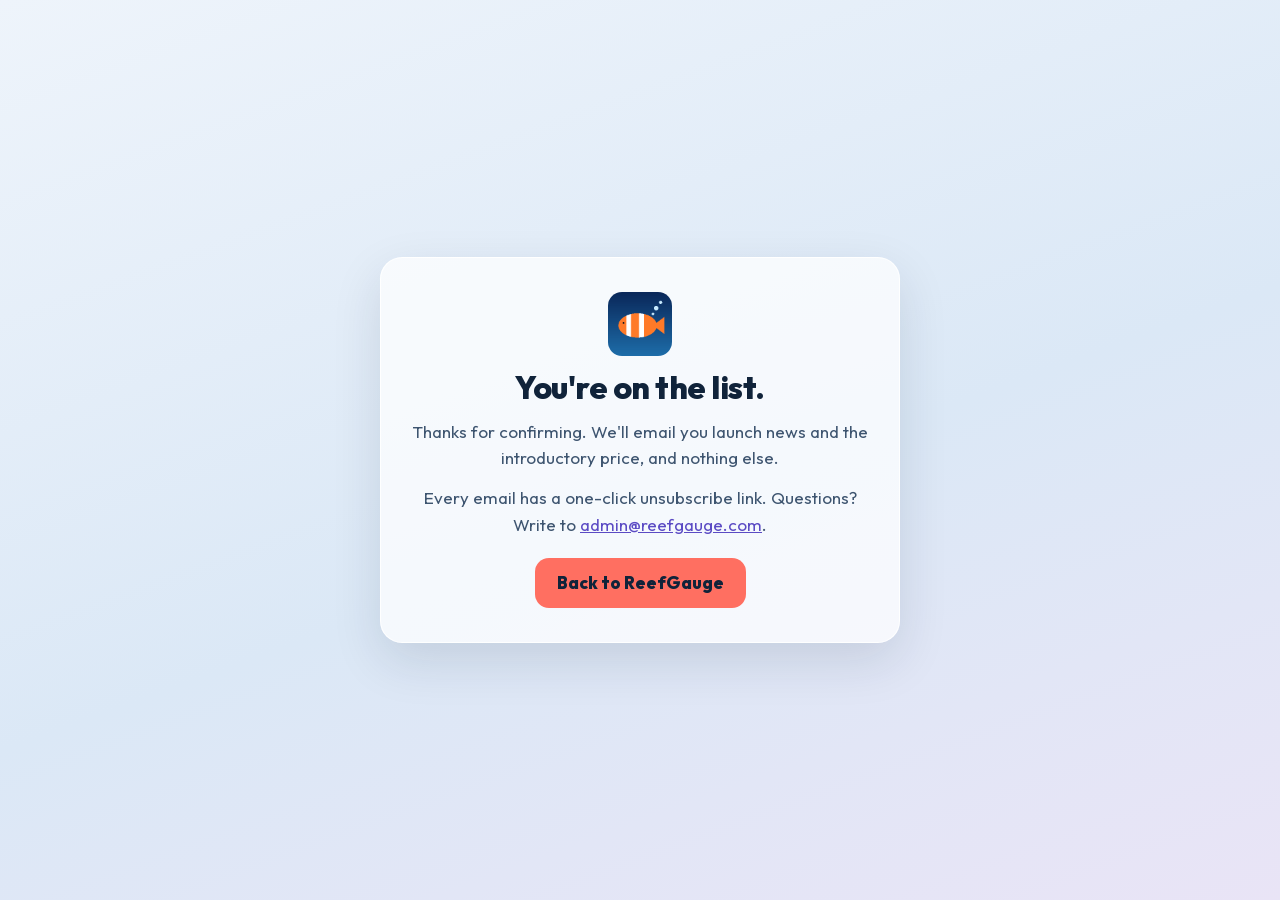
==== confirmed.html @ d62191c3 "Add the page people land on after confirming their email Co-Authored-By: Claude Opus 5.5 <noreply@an" ====
<!doctype html>
<html lang="en">
<head>
<meta charset="utf-8">
<meta name="viewport" content="width=device-width, initial-scale=1, viewport-fit=cover">
<title>You're on the list — ReefGauge</title>
<meta name="robots" content="noindex">
<link rel="icon" href="assets/icon.png" type="image/png">
<link rel="apple-touch-icon" href="assets/icon.png">
<style>
  @font-face { font-family: 'Outfit'; font-style: normal; font-weight: 300 800; font-display: swap; src: url('assets/fonts/Outfit-latin-ext.woff2') format('woff2'); unicode-range: U+0100-02BA, U+02BD-02C5, U+02C7-02CC, U+02CE-02D7, U+02DD-02FF, U+0304, U+0308, U+0329, U+1D00-1DBF, U+1E00-1E9F, U+1EF2-1EFF, U+2020, U+20A0-20AB, U+20AD-20C4, U+2113, U+2C60-2C7F, U+A720-A7FF; }
  @font-face { font-family: 'Outfit'; font-style: normal; font-weight: 300 800; font-display: swap; src: url('assets/fonts/Outfit-latin.woff2') format('woff2'); unicode-range: U+0000-00FF, U+0131, U+0152-0153, U+02BB-02BC, U+02C6, U+02DA, U+02DC, U+0304, U+0308, U+0329, U+2000-206F, U+20AC, U+2122, U+2191, U+2193, U+2212, U+2215, U+FEFF, U+FFFD; }
  :root { --ink: #10233a; --ink-2: #3e5570; --accent: #5b4bc4; --coral: #ff6f61; --bg-a: #eef4fb; --bg-b: #dbe8f6; --bg-c: #e9e4f6; }
  * { box-sizing: border-box; }
  body {
    margin: 0; min-height: 100vh; display: grid; place-items: center; color: var(--ink);
    font-family: 'Outfit', -apple-system, 'Segoe UI', Roboto, sans-serif; font-size: 17px; line-height: 1.55;
    background: linear-gradient(160deg, var(--bg-a) 0%, var(--bg-b) 55%, var(--bg-c) 100%) fixed;
  }
  a { color: var(--accent); }
  .card { max-width: 520px; margin: 22px; padding: 34px 30px; text-align: center; background: rgba(255,255,255,.72); border: 1px solid rgba(255,255,255,.9); border-radius: 22px; box-shadow: 0 18px 50px rgba(16,35,58,.12); display: grid; gap: 14px; justify-items: center; }
  .card img { width: 64px; height: 64px; border-radius: 14px; }
  h1 { margin: 0; font-size: 32px; font-weight: 800; letter-spacing: -.015em; line-height: 1.1; }
  p { margin: 0; color: var(--ink-2); }
  .btn { display: inline-block; margin-top: 6px; font-weight: 800; padding: 12px 22px; border-radius: 14px; background: var(--coral); color: var(--ink); text-decoration: none; }
</style>
</head>
<body>
<main class="card">
  <img src="assets/icon.png" alt="" width="64" height="64">
  <h1>You're on the list.</h1>
  <p>Thanks for confirming. We'll email you launch news and the introductory price, and nothing else.</p>
  <p>Every email has a one-click unsubscribe link. Questions? Write to <a href="mailto:admin@reefgauge.com">admin@reefgauge.com</a>.</p>
  <a class="btn" href="./">Back to ReefGauge</a>
</main>
</body>
</html>
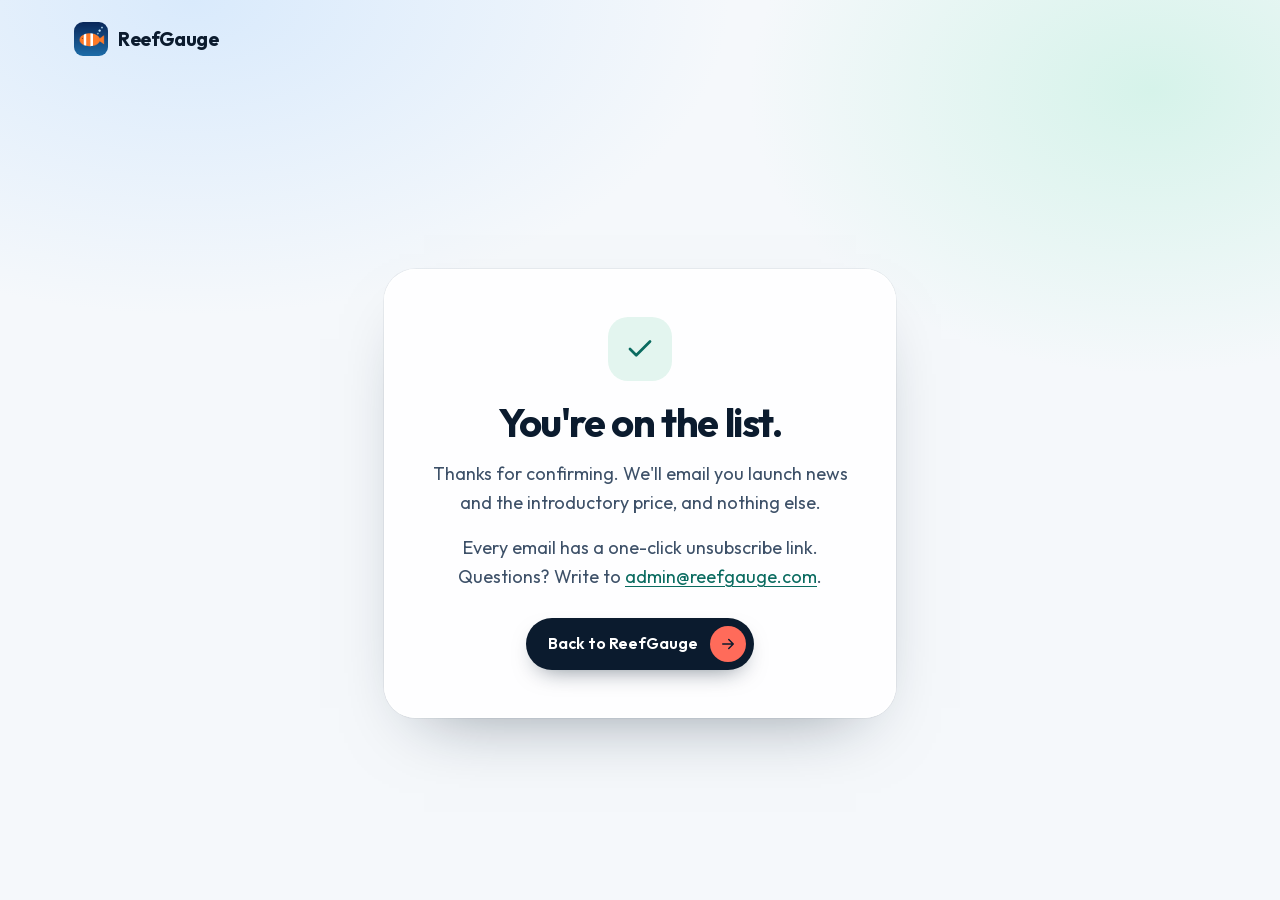
==== commit 6822742b: "Redesign the site: new layout, screenshots and shared stylesheet Mirrors site/ from reef-terminal at" ====
--- a/confirmed.html
+++ b/confirmed.html
@@ -2,36 +2,26 @@
 <html lang="en">
 <head>
 <meta charset="utf-8">
-<meta name="viewport" content="width=device-width, initial-scale=1, viewport-fit=cover">
+<meta name="viewport" content="width=device-width, initial-scale=1">
 <title>You're on the list — ReefGauge</title>
 <meta name="robots" content="noindex">
 <link rel="icon" href="assets/icon.png" type="image/png">
 <link rel="apple-touch-icon" href="assets/icon.png">
-<style>
-  @font-face { font-family: 'Outfit'; font-style: normal; font-weight: 300 800; font-display: swap; src: url('assets/fonts/Outfit-latin-ext.woff2') format('woff2'); unicode-range: U+0100-02BA, U+02BD-02C5, U+02C7-02CC, U+02CE-02D7, U+02DD-02FF, U+0304, U+0308, U+0329, U+1D00-1DBF, U+1E00-1E9F, U+1EF2-1EFF, U+2020, U+20A0-20AB, U+20AD-20C4, U+2113, U+2C60-2C7F, U+A720-A7FF; }
-  @font-face { font-family: 'Outfit'; font-style: normal; font-weight: 300 800; font-display: swap; src: url('assets/fonts/Outfit-latin.woff2') format('woff2'); unicode-range: U+0000-00FF, U+0131, U+0152-0153, U+02BB-02BC, U+02C6, U+02DA, U+02DC, U+0304, U+0308, U+0329, U+2000-206F, U+20AC, U+2122, U+2191, U+2193, U+2212, U+2215, U+FEFF, U+FFFD; }
-  :root { --ink: #10233a; --ink-2: #3e5570; --accent: #5b4bc4; --coral: #ff6f61; --bg-a: #eef4fb; --bg-b: #dbe8f6; --bg-c: #e9e4f6; }
-  * { box-sizing: border-box; }
-  body {
-    margin: 0; min-height: 100vh; display: grid; place-items: center; color: var(--ink);
-    font-family: 'Outfit', -apple-system, 'Segoe UI', Roboto, sans-serif; font-size: 17px; line-height: 1.55;
-    background: linear-gradient(160deg, var(--bg-a) 0%, var(--bg-b) 55%, var(--bg-c) 100%) fixed;
-  }
-  a { color: var(--accent); }
-  .card { max-width: 520px; margin: 22px; padding: 34px 30px; text-align: center; background: rgba(255,255,255,.72); border: 1px solid rgba(255,255,255,.9); border-radius: 22px; box-shadow: 0 18px 50px rgba(16,35,58,.12); display: grid; gap: 14px; justify-items: center; }
-  .card img { width: 64px; height: 64px; border-radius: 14px; }
-  h1 { margin: 0; font-size: 32px; font-weight: 800; letter-spacing: -.015em; line-height: 1.1; }
-  p { margin: 0; color: var(--ink-2); }
-  .btn { display: inline-block; margin-top: 6px; font-weight: 800; padding: 12px 22px; border-radius: 14px; background: var(--coral); color: var(--ink); text-decoration: none; }
-</style>
+<link rel="preload" href="assets/fonts/Outfit-latin.woff2" as="font" type="font/woff2" crossorigin>
+<link rel="stylesheet" href="assets/site.css">
 </head>
-<body>
-<main class="card">
-  <img src="assets/icon.png" alt="" width="64" height="64">
-  <h1>You're on the list.</h1>
-  <p>Thanks for confirming. We'll email you launch news and the introductory price, and nothing else.</p>
-  <p>Every email has a one-click unsubscribe link. Questions? Write to <a href="mailto:admin@reefgauge.com">admin@reefgauge.com</a>.</p>
-  <a class="btn" href="./">Back to ReefGauge</a>
+<body class="page">
+<header class="page-top">
+  <div class="wrap"><a class="brand" href="./"><img src="assets/icon.png" alt="" width="34" height="34">ReefGauge</a></div>
+</header>
+<main class="note">
+  <div class="panel">
+    <span class="badge-ic" aria-hidden="true"><svg width="30" height="30" viewBox="0 0 24 24" fill="none" stroke="currentColor" stroke-width="2.2" stroke-linecap="round" stroke-linejoin="round"><path d="M20 6 9 17l-5-5"/></svg></span>
+    <h1>You're on the list.</h1>
+    <p>Thanks for confirming. We'll email you launch news and the introductory price, and nothing else.</p>
+    <p>Every email has a one-click unsubscribe link. Questions? Write to <a href="mailto:admin@reefgauge.com">admin@reefgauge.com</a>.</p>
+    <a class="btn" href="./">Back to ReefGauge <span class="arrow"><svg width="18" height="18" viewBox="0 0 24 24" aria-hidden="true"><path d="M5 12h14M13 6l6 6-6 6" fill="none" stroke="currentColor" stroke-width="2" stroke-linecap="round" stroke-linejoin="round"/></svg></span></a>
+  </div>
 </main>
 </body>
 </html>
--- a/assets/site.css
+++ b/assets/site.css
@@ -0,0 +1,460 @@
+/* ReefGauge site styles, shared by every page.
+   Outfit is self-hosted (SIL Open Font License, assets/fonts/OFL-Outfit.txt): no request to Google. */
+@font-face { font-family: 'Outfit'; font-style: normal; font-weight: 300 800; font-display: swap; src: url('fonts/Outfit-latin-ext.woff2') format('woff2'); unicode-range: U+0100-02BA, U+02BD-02C5, U+02C7-02CC, U+02CE-02D7, U+02DD-02FF, U+0304, U+0308, U+0329, U+1D00-1DBF, U+1E00-1E9F, U+1EF2-1EFF, U+2020, U+20A0-20AB, U+20AD-20C4, U+2113, U+2C60-2C7F, U+A720-A7FF; }
+@font-face { font-family: 'Outfit'; font-style: normal; font-weight: 300 800; font-display: swap; src: url('fonts/Outfit-latin.woff2') format('woff2'); unicode-range: U+0000-00FF, U+0131, U+0152-0153, U+02BB-02BC, U+02C6, U+02DA, U+02DC, U+0304, U+0308, U+0329, U+2000-206F, U+20AC, U+2122, U+2191, U+2193, U+2212, U+2215, U+FEFF, U+FFFD; }
+
+:root {
+  --ink: #0b1b2e;
+  --ink-2: #3d5068;
+  --ink-3: #52667e;
+  --soft: #6a7f98;           /* the second, quieter half of a headline */
+  --line: rgba(11, 27, 46, .08);
+  --bg: #f5f8fb;
+  --card: #ffffff;
+  --teal: #0e9384;
+  --teal-ink: #0a6b60;
+  --coral: #ff6b5a;
+  --coral-ink: #b53a2b;
+  --navy: #0b1b2e;
+  --navy-2: #13283f;
+  --tint-sky: #e6f1fc;
+  --tint-mint: #e3f5ef;
+  --tint-sand: #fdf1e3;
+  --tint-lilac: #eeeafb;
+  --r-lg: 32px;
+  --r: 24px;
+  --r-sm: 16px;
+  --shadow-sm: 0 1px 2px rgba(11, 27, 46, .05), 0 4px 14px -6px rgba(11, 27, 46, .12);
+  --shadow: 0 1px 2px rgba(11, 27, 46, .04), 0 24px 60px -24px rgba(11, 27, 46, .28);
+  --ease: cubic-bezier(.2, .7, .2, 1);
+  --wrap: 1180px;
+}
+
+*, *::before, *::after { box-sizing: border-box; }
+html { scroll-behavior: smooth; scroll-padding-top: 96px; -webkit-text-size-adjust: 100%; }
+body {
+  margin: 0; color: var(--ink); background: var(--bg);
+  font-family: 'Outfit', -apple-system, 'Segoe UI', Roboto, sans-serif;
+  font-size: 18px; line-height: 1.6; font-weight: 400;
+  -webkit-font-smoothing: antialiased; -moz-osx-font-smoothing: grayscale; text-rendering: optimizeLegibility;
+  overflow-x: hidden;
+}
+img { max-width: 100%; height: auto; display: block; }
+a { color: var(--teal-ink); text-decoration-thickness: 1px; text-underline-offset: 3px; }
+a:hover { color: var(--ink); }
+p { margin: 0; }
+p, li, small, .fact span { text-wrap: pretty; }
+sub { font-size: .7em; line-height: 0; vertical-align: -.25em; }
+h1, h2, h3 { margin: 0; text-wrap: balance; }
+:focus-visible { outline: 3px solid var(--teal); outline-offset: 3px; border-radius: 8px; }
+::selection { background: #c9efe8; }
+
+.sr-only { position: absolute; width: 1px; height: 1px; padding: 0; margin: -1px; overflow: hidden; clip: rect(0 0 0 0); white-space: nowrap; border: 0; }
+.skip { position: absolute; left: 16px; top: -60px; z-index: 100; background: var(--navy); color: #fff; padding: 10px 16px; border-radius: 12px; font-weight: 600; text-decoration: none; }
+.skip:focus { top: 16px; color: #fff; }
+
+.wrap { max-width: var(--wrap); margin: 0 auto; padding: 0 24px; }
+
+/* ---------- type ---------- */
+.display { font-size: clamp(46px, 6.6vw, 92px); font-weight: 700; letter-spacing: -.048em; line-height: .96; }
+.h2 { font-size: clamp(36px, 5vw, 64px); font-weight: 700; letter-spacing: -.04em; line-height: 1.02; }
+.h3 { font-size: clamp(22px, 2vw, 26px); font-weight: 600; letter-spacing: -.02em; line-height: 1.2; }
+.soft { color: var(--soft); }
+.grad {
+  background: linear-gradient(100deg, #0e9384 0%, #1a8fd0 55%, #5b6ee8 100%);
+  -webkit-background-clip: text; background-clip: text; color: transparent;
+  padding-bottom: .06em; /* keeps descenders inside the clip */
+}
+.lede { font-size: clamp(18px, 1.6vw, 21px); line-height: 1.6; color: var(--ink-2); max-width: 56ch; }
+.muted { color: var(--ink-2); }
+.eyebrow {
+  display: inline-flex; align-items: center; gap: 10px;
+  font-size: 13px; font-weight: 600; letter-spacing: .2em; text-transform: uppercase; color: var(--teal-ink);
+}
+.eyebrow .n { font-variant-numeric: tabular-nums; color: var(--ink-3); }
+
+/* ---------- buttons and form ---------- */
+.btn {
+  display: inline-flex; align-items: center; gap: 12px; justify-content: center;
+  font: inherit; font-size: 16px; font-weight: 600; letter-spacing: -.005em;
+  padding: 8px 8px 8px 22px; min-height: 52px; border-radius: 999px; border: 0; cursor: pointer;
+  background: var(--navy); color: #fff; text-decoration: none; white-space: nowrap;
+  box-shadow: 0 10px 24px -12px rgba(11, 27, 46, .6);
+  transition: transform .25s var(--ease), box-shadow .25s var(--ease), background .25s var(--ease);
+}
+.btn:hover { color: #fff; background: #10263f; transform: translateY(-1px); box-shadow: 0 16px 30px -14px rgba(11, 27, 46, .65); }
+.btn .arrow {
+  width: 36px; height: 36px; border-radius: 50%; display: grid; place-items: center;
+  background: var(--coral); color: var(--navy); transition: transform .25s var(--ease);
+}
+.btn:hover .arrow { transform: translateX(2px); }
+.btn.small { min-height: 44px; font-size: 15px; padding: 6px 6px 6px 18px; }
+.btn.small .arrow { width: 32px; height: 32px; }
+.btn.ghost { background: rgba(255, 255, 255, .7); color: var(--ink); box-shadow: inset 0 0 0 1px var(--line); padding: 8px 22px; }
+.btn.ghost:hover { background: #fff; color: var(--ink); }
+
+.signup { display: grid; grid-template-columns: minmax(0, 1fr); gap: 12px; width: 100%; max-width: 560px; }
+.signup form {
+  display: flex; align-items: center; gap: 8px; padding: 6px;
+  background: #fff; border-radius: 999px;
+  box-shadow: 0 0 0 1px rgba(11, 27, 46, .1), 0 18px 40px -22px rgba(11, 27, 46, .45);
+  transition: box-shadow .2s var(--ease);
+}
+.signup form:focus-within { box-shadow: 0 0 0 2px var(--teal), 0 18px 40px -22px rgba(11, 27, 46, .45); }
+.signup input[type=email] {
+  flex: 1; min-width: 0; font: inherit; font-size: 17px; color: var(--ink);
+  padding: 12px 8px 12px 18px; border: 0; background: transparent; border-radius: 999px;
+}
+.signup input[type=email]::placeholder { color: var(--ink-3); }
+.signup input[type=email]:focus { outline: 2px solid transparent; }
+.signup small { font-size: 14px; color: var(--ink-2); line-height: 1.5; }
+.signup small a { color: inherit; }
+
+/* ---------- nav ---------- */
+.nav {
+  position: fixed; inset: 14px 0 auto; z-index: 50; pointer-events: none;
+}
+.nav .bar {
+  pointer-events: auto; max-width: calc(var(--wrap) - 8px); margin: 0 auto; width: calc(100% - 28px);
+  display: flex; align-items: center; justify-content: space-between; gap: 16px;
+  padding: 8px 8px 8px 16px; border-radius: 999px;
+  background: rgba(255, 255, 255, .72);
+  -webkit-backdrop-filter: saturate(1.6) blur(18px); backdrop-filter: saturate(1.6) blur(18px);
+  box-shadow: 0 0 0 1px rgba(255, 255, 255, .9) inset, 0 0 0 1px rgba(11, 27, 46, .05), 0 10px 30px -18px rgba(11, 27, 46, .35);
+  transition: box-shadow .3s var(--ease), background .3s var(--ease);
+}
+.nav.scrolled .bar { background: rgba(255, 255, 255, .86); box-shadow: 0 0 0 1px rgba(11, 27, 46, .06), 0 16px 40px -18px rgba(11, 27, 46, .4); }
+.brand { display: inline-flex; align-items: center; gap: 10px; color: var(--ink); text-decoration: none; font-weight: 700; font-size: 19px; letter-spacing: -.02em; }
+.brand img { width: 34px; height: 34px; border-radius: 9px; }
+.brand:hover { color: var(--ink); }
+.nav-links { display: flex; gap: 4px; }
+.nav-links a { color: var(--ink-2); text-decoration: none; font-size: 15px; font-weight: 500; padding: 8px 14px; border-radius: 999px; transition: background .2s, color .2s; }
+.nav-links a:hover { color: var(--ink); background: rgba(11, 27, 46, .05); }
+.nav-end { display: flex; align-items: center; gap: 8px; }
+.menu { display: none; position: relative; }
+.menu summary {
+  list-style: none; cursor: pointer; width: 44px; height: 44px; border-radius: 50%;
+  display: grid; place-items: center; color: var(--ink); background: rgba(11, 27, 46, .05);
+}
+.menu summary::-webkit-details-marker { display: none; }
+.menu[open] summary { background: var(--navy); color: #fff; }
+.menu nav {
+  position: absolute; right: 0; top: calc(100% + 12px); min-width: 210px; padding: 8px;
+  display: grid; gap: 2px; border-radius: 22px; background: rgba(255, 255, 255, .96);
+  box-shadow: 0 0 0 1px rgba(11, 27, 46, .06), 0 24px 50px -20px rgba(11, 27, 46, .45);
+}
+.menu nav a { color: var(--ink); text-decoration: none; font-weight: 500; padding: 12px 16px; border-radius: 14px; }
+.menu nav a:hover { background: var(--bg); }
+
+/* ---------- hero ---------- */
+.hero { position: relative; padding: 116px 0 40px; text-align: center; isolation: isolate; }
+.hero::before {
+  content: ''; position: absolute; inset: 0 0 -20%; z-index: -1;
+  background:
+    radial-gradient(60% 50% at 18% 6%, #d9eafc 0%, transparent 70%),
+    radial-gradient(45% 45% at 86% 14%, #d6f3ea 0%, transparent 70%),
+    radial-gradient(50% 40% at 50% 70%, #ece7fb 0%, transparent 70%);
+}
+.hero .status {
+  display: inline-flex; align-items: center; gap: 10px; margin-bottom: 20px;
+  padding: 6px 14px 6px 8px; border-radius: 999px; background: rgba(255, 255, 255, .7);
+  box-shadow: inset 0 0 0 1px rgba(11, 27, 46, .07); font-size: 14px; font-weight: 500; color: var(--ink-2);
+}
+.hero .status b { white-space: nowrap; background: var(--navy); color: #fff; font-weight: 600; font-size: 12px; letter-spacing: .06em; text-transform: uppercase; padding: 3px 10px; border-radius: 999px; }
+.hero .lede { margin: 18px auto 0; max-width: 60ch; }
+.hero .signup { margin: 26px auto 0; }
+.hero .signup small { text-align: center; }
+.assure { display: flex; flex-wrap: wrap; justify-content: center; gap: 10px 26px; margin-top: 16px; padding: 0; list-style: none; font-size: 15px; color: var(--ink-2); }
+.assure li { display: inline-flex; align-items: center; gap: 8px; }
+.assure svg { color: var(--teal); flex: none; }
+
+.stage { position: relative; margin: 40px auto 0; max-width: 980px; perspective: 2000px; }
+.stage::before {
+  content: ''; position: absolute; inset: 8% 6% -6%; z-index: -1; border-radius: 50%;
+  background: radial-gradient(closest-side, rgba(26, 143, 208, .32), rgba(14, 147, 132, .18) 55%, transparent);
+  filter: blur(30px);
+}
+.tilt { transform-origin: 50% 100%; will-change: transform; transition: transform .1s linear; }
+
+/* the display: a wall tablet in a dark bezel */
+.device {
+  position: relative; border-radius: 34px; padding: 16px;
+  background: linear-gradient(160deg, #24364b 0%, #0d1a29 45%, #091420 100%);
+  box-shadow:
+    inset 0 0 0 1px rgba(255, 255, 255, .1),
+    inset 0 1px 0 rgba(255, 255, 255, .18),
+    0 2px 4px rgba(11, 27, 46, .2),
+    0 50px 100px -40px rgba(11, 27, 46, .55),
+    0 30px 60px -30px rgba(14, 80, 120, .35);
+}
+.device::after { /* camera */
+  content: ''; position: absolute; top: 6px; left: 50%; width: 5px; height: 5px; margin-left: -2.5px; border-radius: 50%;
+  background: radial-gradient(circle at 35% 35%, #3b5674, #0a1520 70%);
+}
+.device .screen { border-radius: 20px; overflow: hidden; background: #dfe9f6; aspect-ratio: 16 / 10; }
+.device .screen img { width: 100%; height: 100%; object-fit: cover; }
+.device.sm { border-radius: 26px; padding: 11px; }
+.device.sm::after { top: 4px; width: 4px; height: 4px; }
+.device.sm .screen { border-radius: 15px; }
+
+.float {
+  position: absolute; z-index: 2; display: flex; align-items: center; gap: 12px; text-align: left;
+  padding: 12px 16px 12px 12px; border-radius: 18px;
+  background: rgba(255, 255, 255, .82); -webkit-backdrop-filter: blur(14px) saturate(1.5); backdrop-filter: blur(14px) saturate(1.5);
+  box-shadow: inset 0 0 0 1px rgba(255, 255, 255, .9), 0 0 0 1px rgba(11, 27, 46, .05), 0 20px 40px -20px rgba(11, 27, 46, .45);
+  font-size: 14px; line-height: 1.3; color: var(--ink-2); white-space: nowrap;
+}
+.float b { display: block; color: var(--ink); font-size: 15px; font-weight: 600; }
+.float .ic { width: 38px; height: 38px; border-radius: 12px; display: grid; place-items: center; flex: none; }
+.float.f1 { left: -206px; top: 34%; }
+.float.f1 .ic { background: var(--tint-mint); color: var(--teal-ink); }
+.float.f2 { right: -206px; top: 50%; }
+.float.f2 .ic { background: #ffe9e5; color: var(--coral-ink); }
+.float.f3 { left: -96px; bottom: -64px; }
+.float.f3 .ic { background: var(--tint-sky); color: #1d6fa5; }
+
+/* ---------- compatible gear strip ---------- */
+.gear { padding: 84px 0 24px; text-align: center; }
+.gear p.label { font-size: 13px; font-weight: 600; letter-spacing: .2em; text-transform: uppercase; color: var(--ink-3); }
+.gear ul { list-style: none; margin: 22px 0 0; padding: 0; display: flex; flex-wrap: wrap; justify-content: center; align-items: center; gap: 14px 40px; }
+.gear li { font-size: clamp(18px, 1.8vw, 22px); font-weight: 600; letter-spacing: -.02em; color: #44576f; }
+.gear li.planned { font-weight: 500; color: var(--ink-3); font-size: 16px; letter-spacing: 0; }
+.gear li.planned span { display: inline-block; margin-left: 8px; font-size: 11px; font-weight: 600; letter-spacing: .12em; text-transform: uppercase; color: #8a5a12; background: #fbefd6; padding: 3px 8px; border-radius: 999px; vertical-align: 2px; }
+
+/* ---------- sections ---------- */
+section { position: relative; }
+.sec { padding: 130px 0 0; }
+.head { display: grid; gap: 18px; max-width: 1040px; margin-bottom: 56px; }
+.head.center { margin-left: auto; margin-right: auto; text-align: center; justify-items: center; }
+.head .lede { max-width: 60ch; }
+
+@media (min-width: 561px) { #glance .h2 .soft, #setup .h2 .soft, #display .h2 .soft { display: block; } }
+#promises .h2 .soft { display: block; }
+
+/* bento */
+.bento { display: grid; grid-template-columns: repeat(12, 1fr); gap: 20px; }
+.tile {
+  position: relative; overflow: hidden; border-radius: var(--r-lg); padding: 36px;
+  background: var(--card); box-shadow: inset 0 0 0 1px var(--line);
+  display: flex; flex-direction: column; gap: 14px;
+}
+.tile p { color: var(--ink-2); font-size: 17px; max-width: 52ch; }
+.tile .shot { margin-top: auto; padding-top: 18px; }
+.tile .shot img { border-radius: 18px; box-shadow: 0 0 0 1px rgba(11, 27, 46, .06), 0 24px 50px -28px rgba(11, 27, 46, .45); }
+.tile.sky { background: linear-gradient(180deg, var(--tint-sky), #f3f8fd); }
+.tile.mint { background: linear-gradient(180deg, var(--tint-mint), #f4fbf8); }
+.tile.sand { background: linear-gradient(180deg, var(--tint-sand), #fdf8f1); }
+.tile.lilac { background: linear-gradient(180deg, var(--tint-lilac), #f7f5fd); }
+.tile.dark { background: radial-gradient(120% 80% at 80% 0%, #1c3550 0%, var(--navy) 60%); color: #fff; box-shadow: none; }
+.tile.dark p { color: #b7c6d8; }
+.tile .tag { align-self: flex-start; font-size: 12px; font-weight: 600; letter-spacing: .14em; text-transform: uppercase; color: var(--ink-2); }
+.tile.dark .tag { color: #8fd8cc; }
+.tile.row { display: grid; grid-template-columns: minmax(0, 1.1fr) minmax(0, .9fr); gap: 28px; align-items: start; }
+.tile.row .txt { display: flex; flex-direction: column; gap: 14px; }
+.tile.row .shot { margin-top: 0; padding-top: 0; align-self: center; }
+.tile .shot img { margin-inline: auto; }
+.span-7 { grid-column: span 7; }
+.span-5 { grid-column: span 5; }
+.span-6 { grid-column: span 6; }
+.span-12 { grid-column: span 12; }
+
+/* alerts band */
+.band {
+  margin: 130px 12px 0; border-radius: 44px; overflow: hidden; color: #fff;
+  background:
+    radial-gradient(60% 70% at 85% 10%, rgba(255, 107, 90, .22), transparent 60%),
+    radial-gradient(50% 60% at 10% 100%, rgba(14, 147, 132, .25), transparent 60%),
+    var(--navy);
+  padding: 110px 0;
+}
+.band .grid { display: grid; grid-template-columns: 1fr 1.15fr; gap: 64px; align-items: center; }
+.band .eyebrow { color: #ff9d90; }
+.band .eyebrow .n { color: #8ea3bb; }
+.band .soft { color: #8ea3bb; }
+.band .h2 { font-size: clamp(36px, 4vw, 56px); }
+.band .lede { color: #c3d0df; }
+.points { list-style: none; padding: 0; margin: 36px 0 0; display: grid; gap: 22px; }
+.points li { display: grid; grid-template-columns: 44px 1fr; gap: 16px; align-items: start; color: #c3d0df; font-size: 17px; }
+.points li b { color: #fff; font-weight: 600; display: block; margin-bottom: 2px; }
+.points .ic { width: 44px; height: 44px; border-radius: 14px; display: grid; place-items: center; background: rgba(255, 255, 255, .07); box-shadow: inset 0 0 0 1px rgba(255, 255, 255, .1); color: #ffb3a8; }
+
+/* chemistry pair */
+.pair { display: grid; grid-template-columns: 1fr 1fr; gap: 20px; }
+
+/* works-with cards */
+.cards4 { display: grid; grid-template-columns: repeat(4, 1fr); gap: 20px; }
+.card {
+  border-radius: var(--r); padding: 28px; background: var(--card);
+  box-shadow: inset 0 0 0 1px var(--line); display: flex; flex-direction: column; gap: 12px;
+}
+.card p { font-size: 16px; color: var(--ink-2); }
+.card .ic { width: 46px; height: 46px; border-radius: 14px; display: grid; place-items: center; background: var(--tint-mint); color: var(--teal-ink); margin-bottom: 6px; }
+.card.planned { background: transparent; box-shadow: inset 0 0 0 1px rgba(11, 27, 46, .12); border: 0; }
+.card.planned .ic { background: #fbefd6; color: #8a5a12; }
+.badge { align-self: flex-start; margin-top: auto; font-size: 11px; font-weight: 600; letter-spacing: .12em; text-transform: uppercase; color: #8a5a12; background: #fbefd6; padding: 4px 10px; border-radius: 999px; }
+
+/* steps */
+.steps { list-style: none; padding: 0; margin: 0; display: grid; grid-template-columns: repeat(3, 1fr); gap: 28px; counter-reset: step; }
+.steps li { position: relative; padding-top: 72px; }
+.steps li::before {
+  counter-increment: step; content: '0' counter(step);
+  position: absolute; top: 0; left: 0; width: 52px; height: 52px; border-radius: 50%;
+  display: grid; place-items: center; font-weight: 600; font-size: 16px; font-variant-numeric: tabular-nums;
+  background: #fff; color: var(--ink); box-shadow: inset 0 0 0 1px rgba(11, 27, 46, .12);
+}
+.steps li:first-child::before { background: var(--navy); color: #fff; box-shadow: none; }
+.steps li::after { content: ''; position: absolute; top: 26px; left: 68px; right: 0; height: 1px; background: linear-gradient(90deg, rgba(11, 27, 46, .18), rgba(11, 27, 46, .04)); }
+.steps li:last-child::after { display: none; }
+.steps h3 { margin-bottom: 8px; }
+.steps p { color: var(--ink-2); font-size: 17px; }
+
+/* promises */
+.promise {
+  border-radius: 44px; padding: 72px 56px; margin-top: 0;
+  background: linear-gradient(135deg, #e7f4fb 0%, #eef7f2 50%, #f2eefb 100%);
+}
+.promise .cards4 { max-width: 880px; margin-inline: auto; }
+@media (min-width: 561px) { .promise .cards4 { grid-template-columns: repeat(2, minmax(0, 1fr)); } }
+.promise .cards4 .card { background: rgba(255, 255, 255, .78); box-shadow: inset 0 0 0 1px rgba(255, 255, 255, .9), 0 10px 30px -22px rgba(11, 27, 46, .4); }
+
+/* the display */
+.wall { display: grid; grid-template-columns: 1.1fr 1fr; gap: 64px; align-items: center; }
+.facts { display: grid; grid-template-columns: 1fr 1fr; gap: 28px 32px; }
+.fact { display: grid; gap: 6px; align-content: start; padding-top: 18px; border-top: 1px solid rgba(11, 27, 46, .1); }
+.fact b { font-size: 20px; font-weight: 600; letter-spacing: -.02em; line-height: 1.25; text-wrap: balance; }
+.fact span { font-size: 16px; color: var(--ink-2); }
+
+/* faq */
+.faq { display: grid; grid-template-columns: 1fr 1fr; gap: 14px 20px; align-items: start; }
+.faq details { background: #fff; border-radius: 20px; box-shadow: inset 0 0 0 1px var(--line); transition: box-shadow .2s; }
+.faq details[open] { box-shadow: inset 0 0 0 1px rgba(14, 147, 132, .35), 0 16px 40px -28px rgba(11, 27, 46, .4); }
+.faq summary { cursor: pointer; list-style: none; display: flex; justify-content: space-between; align-items: center; gap: 16px; padding: 22px 24px; font-weight: 600; font-size: 18px; letter-spacing: -.01em; border-radius: 20px; }
+.faq summary::-webkit-details-marker { display: none; }
+.faq summary .pm { flex: none; width: 30px; height: 30px; border-radius: 50%; display: grid; place-items: center; background: var(--bg); color: var(--ink-2); transition: transform .3s var(--ease), background .2s; }
+.faq details[open] .pm { transform: rotate(45deg); background: var(--tint-mint); color: var(--teal-ink); }
+.faq details p { padding: 0 24px 24px; color: var(--ink-2); font-size: 17px; }
+
+/* closing call */
+.cta {
+  margin: 130px 12px 0; border-radius: 44px; padding: 110px 24px; text-align: center; color: #fff; overflow: hidden; position: relative; isolation: isolate;
+  background: radial-gradient(70% 90% at 50% 0%, #1f5f7a 0%, #10344d 45%, var(--navy) 100%);
+}
+.cta::before { content: ''; position: absolute; inset: auto -10% -40% -10%; height: 70%; z-index: -1; background: radial-gradient(closest-side, rgba(14, 147, 132, .5), transparent); filter: blur(20px); }
+.cta .h2 { color: #fff; }
+.cta .lede { color: #c3d0df; margin: 22px auto 0; }
+.cta .signup { margin: 40px auto 0; }
+.cta .signup small { color: #9fb2c8; text-align: center; }
+.cta .signup small a { color: #d6e2ef; }
+.cta img.mark { width: 64px; height: 64px; border-radius: 16px; margin: 0 auto 28px; box-shadow: 0 16px 40px -16px rgba(0, 0, 0, .6); }
+
+/* footer */
+.foot { padding: 72px 0 56px; font-size: 15px; color: var(--ink-3); }
+.foot .row { display: flex; flex-wrap: wrap; justify-content: space-between; align-items: center; gap: 18px; padding-bottom: 28px; border-bottom: 1px solid var(--line); }
+.foot nav { display: flex; flex-wrap: wrap; gap: 0 22px; }
+.foot nav a { padding: 10px 0; color: var(--ink-2); text-decoration: none; }
+.foot nav a:hover { color: var(--ink); text-decoration: underline; }
+.foot .legal { margin-top: 24px; font-size: 13px; line-height: 1.6; max-width: 900px; }
+.foot .legal a { color: inherit; }
+
+/* ---------- small pages (thanks, confirmed, privacy) ---------- */
+.page { min-height: 100vh; display: flex; flex-direction: column; isolation: isolate; position: relative; }
+.page::before {
+  content: ''; position: fixed; inset: 0; z-index: -1;
+  background:
+    radial-gradient(60% 50% at 15% 0%, #d9eafc 0%, transparent 70%),
+    radial-gradient(45% 45% at 90% 10%, #d6f3ea 0%, transparent 70%),
+    var(--bg);
+}
+.page-top { padding: 22px 0; }
+.note { margin: auto; padding: 24px; width: 100%; max-width: 560px; }
+.note .panel {
+  background: rgba(255, 255, 255, .85); border-radius: 32px; padding: 48px 40px; text-align: center;
+  box-shadow: inset 0 0 0 1px rgba(255, 255, 255, .9), 0 0 0 1px rgba(11, 27, 46, .05), 0 30px 70px -40px rgba(11, 27, 46, .5);
+  display: grid; gap: 16px; justify-items: center;
+}
+.note .badge-ic { width: 64px; height: 64px; border-radius: 20px; display: grid; place-items: center; background: var(--tint-mint); color: var(--teal-ink); margin-bottom: 4px; }
+.note h1 { font-size: clamp(30px, 4vw, 40px); font-weight: 700; letter-spacing: -.035em; line-height: 1.08; }
+.note p { color: var(--ink-2); }
+.note .btn { margin-top: 10px; }
+.doc { max-width: 760px; margin: 0 auto; padding: 32px 24px 80px; }
+.doc h1 { font-size: clamp(40px, 6vw, 60px); font-weight: 700; letter-spacing: -.045em; line-height: 1; margin: 24px 0 10px; }
+.doc h2 { font-size: 24px; font-weight: 600; letter-spacing: -.02em; margin: 44px 0 10px; }
+.doc p, .doc li { color: var(--ink-2); }
+.doc ul { padding-left: 22px; display: grid; gap: 8px; }
+.doc .summary { margin-top: 26px; background: rgba(255, 255, 255, .85); border-radius: 24px; padding: 24px 28px; box-shadow: inset 0 0 0 1px rgba(11, 27, 46, .06); }
+.doc .summary p { margin: 0; }
+.doc footer { margin-top: 56px; padding-top: 24px; border-top: 1px solid var(--line); font-size: 14px; color: var(--ink-3); }
+
+/* ---------- reveal on scroll (only when JS is running) ---------- */
+.js [data-reveal] { opacity: 0; transform: translateY(24px); transition: opacity .9s var(--ease), transform .9s var(--ease); transition-delay: var(--d, 0s); }
+.js [data-reveal].in { opacity: 1; transform: none; }
+.js .hero [data-reveal]:not(.stage) { opacity: 1; }
+
+/* ---------- responsive ---------- */
+@media (max-width: 1399px) {
+  .float { display: none; }
+}
+@media (max-width: 1100px) {
+  .cards4 { grid-template-columns: 1fr 1fr; }
+}
+@media (max-width: 900px) {
+  .nav-links { display: none; }
+  .menu { display: block; }
+  .span-7, .span-5, .span-6 { grid-column: span 12; }
+  .tile.row { display: flex; }
+  .tile.row .shot { margin-top: auto; padding-top: 18px; }
+  .tile.row .shot img { max-width: 340px; }
+  .band .grid, .wall, .pair { grid-template-columns: 1fr; }
+  .band .grid { gap: 48px; }
+  .steps { grid-template-columns: 1fr; gap: 36px; }
+  .steps li { padding: 0 0 0 76px; min-height: 52px; }
+  .steps li::after { top: 64px; left: 26px; right: auto; bottom: -28px; width: 1px; height: auto; background: linear-gradient(180deg, rgba(11, 27, 46, .18), rgba(11, 27, 46, .04)); }
+  .faq { grid-template-columns: 1fr; }
+  .promise { padding: 56px 24px; border-radius: 32px; }
+  .wall .device { order: -1; }
+}
+@media (max-width: 760px) {
+  body { font-size: 17px; }
+  .hero { padding-top: 120px; }
+  .float { display: none; }
+  .stage { margin-top: 52px; }
+  .device { border-radius: 22px; padding: 9px; }
+  .device::after { top: 3px; width: 4px; height: 4px; }
+  .device .screen { border-radius: 14px; }
+  .sec { padding-top: 96px; }
+  .tile { padding: 26px; border-radius: 26px; }
+  .band, .cta { margin-left: 8px; margin-right: 8px; border-radius: 32px; padding-top: 80px; padding-bottom: 80px; }
+  .head { margin-bottom: 40px; }
+}
+@media (max-width: 560px) {
+  .hero { padding-top: 104px; }
+  .hero .status { display: grid; justify-items: center; gap: 8px; padding: 0; margin-bottom: 18px; background: none; box-shadow: none; text-align: center; font-size: 13px; text-wrap: balance; }
+  .signup .btn { white-space: normal; text-align: center; }
+  .tile { padding: 24px 20px 20px; }
+  .tile .shot { margin-inline: -8px; }
+  .cards4, .facts { grid-template-columns: 1fr; }
+  .signup form { flex-direction: column; align-items: stretch; border-radius: 26px; padding: 8px; }
+  .signup input[type=email] { padding: 14px 16px; text-align: center; }
+  .signup .btn { width: 100%; }
+  .nav .bar { padding-left: 12px; }
+  .nav .btn.small .long { display: none; }
+  .brand { font-size: 18px; }
+  .note .panel { padding: 40px 24px; }
+}
+@media (prefers-reduced-motion: reduce) {
+  html { scroll-behavior: auto; }
+  .js [data-reveal] { opacity: 1; transform: none; transition: none; }
+  .tilt { transform: none !important; }
+  .btn, .btn .arrow, .faq summary .pm { transition: none; }
+}
+
+@media (forced-colors: active) {
+  .signup form { border: 1px solid CanvasText; }
+  .btn, .menu summary { border: 1px solid ButtonText; }
+}
+@media print {
+  .js [data-reveal] { opacity: 1 !important; transform: none !important; }
+  .tilt { transform: none !important; }
+  .nav { position: static; }
+  .menu, .float { display: none !important; }
+}
